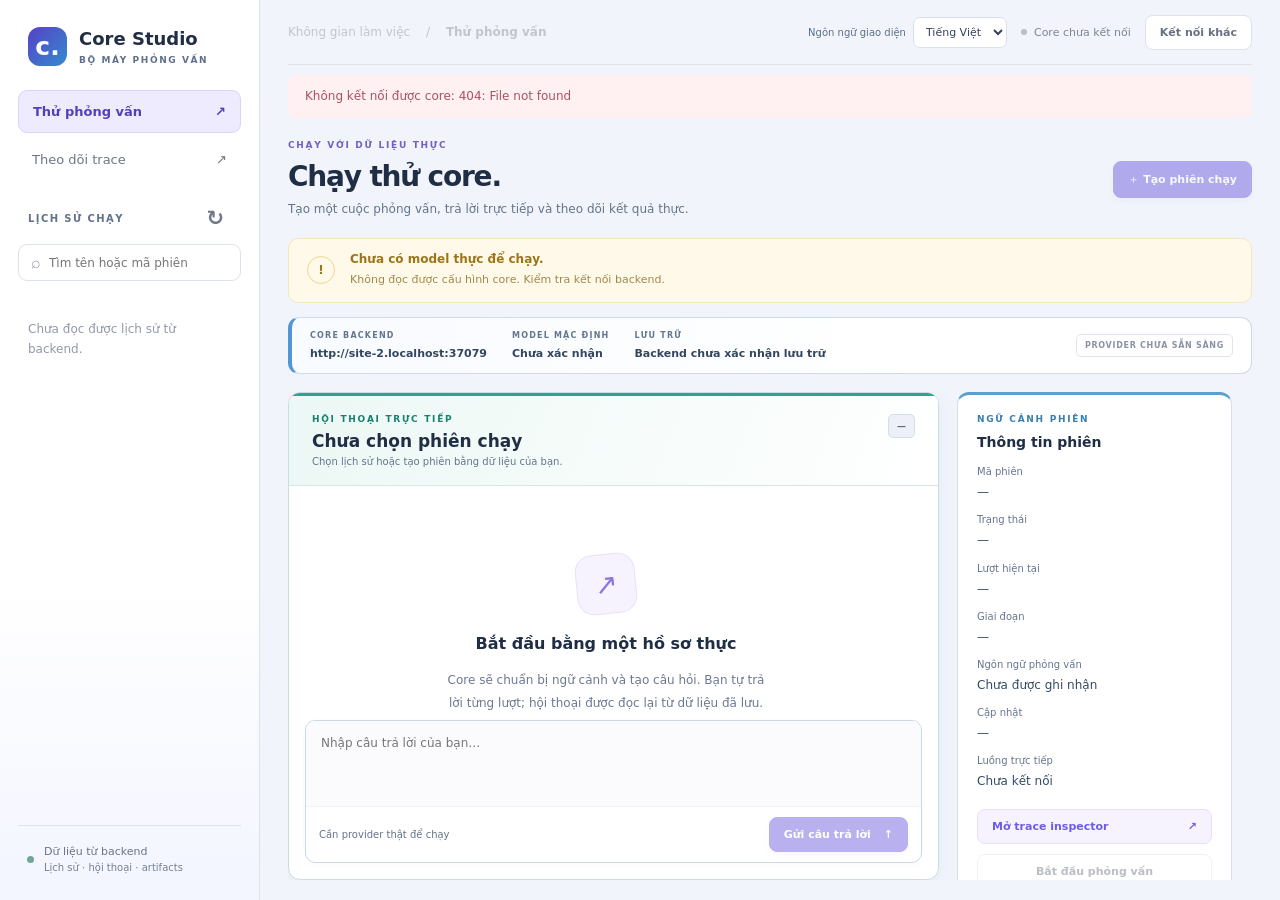
==== FE-test/index.html @ 7ddaf454 "v2" ====
<!doctype html>
<html lang="vi">
<head>
  <meta charset="utf-8">
  <meta name="viewport" content="width=device-width,initial-scale=1">
  <meta name="color-scheme" content="light">
  <title>Core Studio · Test</title>
  <link rel="stylesheet" href="styles.css?v=20261013-ux2">
  <script defer src="i18n.js?v=20261013-ux2"></script>
  <script defer src="app.js?v=20261013-ux2"></script>
</head>
<body>
  <div class="studio">
    <aside class="sidebar">
      <a class="brand" href="/test/"><span class="brand-symbol"><span data-i18n="c.">c.</span></span><span><span data-i18n="Core Studio">Core Studio</span><small><span data-i18n="BỘ MÁY PHỎNG VẤN">BỘ MÁY PHỎNG VẤN</span></small></span></a>
      <nav class="workspace-nav" aria-label="Ứng dụng"><a class="active" href="/test/"><span data-i18n="Thử phỏng vấn">Thử phỏng vấn</span> <span>↗</span></a><a href="/inspect/"><span data-i18n="Theo dõi trace">Theo dõi trace</span> <span>↗</span></a></nav>
      <div class="history-heading"><span><span data-i18n="LỊCH SỬ CHẠY">LỊCH SỬ CHẠY</span></span><button id="refresh-runs" class="icon-button" title="Tải lại lịch sử" aria-label="Tải lại lịch sử">↻</button></div>
      <label class="search"><span>⌕</span><input id="search-runs" type="search" placeholder="Tìm tên hoặc mã phiên" aria-label="Tìm phiên chạy"></label>
      <div id="run-list" class="run-list" aria-label="Các phiên đã lưu"><p class="sidebar-empty"><span data-i18n="Đang kết nối core…">Đang kết nối core…</span></p></div>
      <button id="more-runs" class="button subtle" hidden><span data-i18n="Tải thêm phiên đã lưu">Tải thêm phiên đã lưu</span></button>
      <div class="sidebar-footer"><span class="storage-dot"></span><div><span data-i18n="Dữ liệu từ backend">Dữ liệu từ backend</span><small><span data-i18n="Lịch sử · hội thoại · artifacts">Lịch sử · hội thoại · artifacts</span></small></div></div>
    </aside>
    <main class="main">
      <header class="topbar"><div class="breadcrumbs"><span data-i18n="Không gian làm việc">Không gian làm việc</span> <span>/</span> <strong><span data-i18n="Thử phỏng vấn">Thử phỏng vấn</span></strong></div><div class="topbar-actions"><label class="locale-control"><span><span data-i18n="Ngôn ngữ giao diện">Ngôn ngữ giao diện</span></span><select id="interface-locale" aria-label="Ngôn ngữ giao diện"><option value="vi" data-i18n="Tiếng Việt">Tiếng Việt</option><option value="en" data-i18n="Tiếng Anh">English</option></select></label><span id="connection-state" class="connection-chip"><span data-i18n="Đang kết nối">Đang kết nối</span></span><button id="settings-button" class="button subtle"><span data-i18n="Kết nối khác">Kết nối khác</span></button></div></header>
      <div id="notice" class="notice" role="status" hidden></div>
      <div class="page-heading"><div><p class="eyebrow"><span data-i18n="CHẠY VỚI DỮ LIỆU THỰC">CHẠY VỚI DỮ LIỆU THỰC</span></p><h1><span data-i18n="Chạy thử core.">Chạy thử core.</span></h1><p><span data-i18n="Tạo một cuộc phỏng vấn, trả lời trực tiếp và theo dõi kết quả thực.">Tạo một cuộc phỏng vấn, trả lời trực tiếp và theo dõi kết quả thực.</span></p></div><button id="new-session" class="button primary"><span data-i18n="＋ Tạo phiên chạy">＋ Tạo phiên chạy</span></button></div>
      <section id="provider-warning" class="provider-warning" hidden><span>!</span><div><strong><span data-i18n="Chưa có model thực để chạy.">Chưa có model thực để chạy.</span></strong><p id="provider-warning-detail"><span data-i18n="Cấu hình provider thật trong core trước khi tạo phiên.">Cấu hình provider thật trong core trước khi tạo phiên.</span></p></div></section>
      <section class="runtime-strip" aria-label="Kết nối runtime"><div><span class="strip-label"><span data-i18n="CORE BACKEND">CORE BACKEND</span></span><strong id="backend-label">—</strong></div><div><span class="strip-label"><span data-i18n="MODEL MẶC ĐỊNH">MODEL MẶC ĐỊNH</span></span><strong id="model-label">—</strong></div><div><span class="strip-label"><span data-i18n="LƯU TRỮ">LƯU TRỮ</span></span><strong id="storage-label"><span data-i18n="Đang xác nhận…">Đang xác nhận…</span></strong></div><span class="real-tag" id="provider-tag"><span data-i18n="CHỜ CẤU HÌNH">CHỜ CẤU HÌNH</span></span></section>
      <div class="session-layout">
        <section class="conversation-card">
          <div class="card-heading"><div><span class="section-kicker"><span data-i18n="HỘI THOẠI TRỰC TIẾP">HỘI THOẠI TRỰC TIẾP</span></span><h2 id="session-title"><span data-i18n="Chưa chọn phiên chạy">Chưa chọn phiên chạy</span></h2><p id="session-subtitle"><span data-i18n="Chọn lịch sử hoặc tạo phiên bằng dữ liệu của bạn.">Chọn lịch sử hoặc tạo phiên bằng dữ liệu của bạn.</span></p></div><span id="session-status" class="status-badge">—</span></div>
          <div id="conversation" class="conversation" aria-live="polite" aria-relevant="additions text"><div class="empty-conversation"><div class="empty-symbol">↗</div><h3><span data-i18n="Bắt đầu bằng một hồ sơ thực">Bắt đầu bằng một hồ sơ thực</span></h3><p><span data-i18n="Core sẽ chuẩn bị ngữ cảnh và tạo câu hỏi. Bạn tự trả lời từng lượt; hội thoại được đọc lại từ dữ liệu đã lưu.">Core sẽ chuẩn bị ngữ cảnh và tạo câu hỏi. Bạn tự trả lời từng lượt; hội thoại được đọc lại từ dữ liệu đã lưu.</span></p><button id="empty-create" class="button primary"><span data-i18n="Tạo phiên đầu tiên">Tạo phiên đầu tiên</span></button></div></div>
          <div id="pending-panel" class="pending-panel" hidden><span id="pending-text"></span><button id="retry-answer" class="button small"><span data-i18n="Gửi lại cùng message ID">Gửi lại cùng message ID</span></button></div>
          <form id="answer-form" class="answer-form"><label class="sr-only" for="answer"><span data-i18n="Câu trả lời của bạn">Câu trả lời của bạn</span></label><textarea id="answer" rows="3" placeholder="Nhập câu trả lời của bạn…" disabled></textarea><div class="composer-footer"><span id="answer-hint"><span data-i18n="Chưa có phiên phỏng vấn đang hoạt động">Chưa có phiên phỏng vấn đang hoạt động</span></span><button id="send-answer" class="button primary" type="submit" disabled><span data-i18n="Gửi câu trả lời">Gửi câu trả lời</span> <span>↑</span></button></div></form>
        </section>
        <aside class="session-details">
          <section class="details-card"><span class="section-kicker"><span data-i18n="NGỮ CẢNH PHIÊN">NGỮ CẢNH PHIÊN</span></span><h2><span data-i18n="Thông tin phiên">Thông tin phiên</span></h2><dl id="session-info"><div><dt><span data-i18n="Mã phiên">Mã phiên</span></dt><dd>—</dd></div><div><dt><span data-i18n="Trạng thái">Trạng thái</span></dt><dd>—</dd></div><div><dt><span data-i18n="Lượt hiện tại">Lượt hiện tại</span></dt><dd>—</dd></div><div><dt><span data-i18n="Giai đoạn">Giai đoạn</span></dt><dd>—</dd></div></dl><a id="inspect-run" class="button inspect-button" href="/inspect/"><span data-i18n="Mở trace inspector">Mở trace inspector</span> <span>↗</span></a><button id="start-session" class="button subtle full" disabled><span data-i18n="Bắt đầu phỏng vấn">Bắt đầu phỏng vấn</span></button><button id="cancel-session" class="button danger full" disabled><span data-i18n="Dừng phiên chạy">Dừng phiên chạy</span></button></section>
          <section id="plan-card" class="details-card" hidden><span class="section-kicker"><span data-i18n="KẾ HOẠCH PHỎNG VẤN">KẾ HOẠCH PHỎNG VẤN</span></span><h2><span data-i18n="Xem lại kế hoạch">Xem lại kế hoạch</span></h2><div id="plan-info" class="profile-info"></div><p id="plan-limitations" class="muted"></p><label><span data-i18n="Đổi cấp độ">Đổi cấp độ</span><select id="plan-seniority"><option value="" data-i18n="Giữ suy luận">Giữ suy luận</option><option value="intern">Intern</option><option value="fresher">Fresher</option><option value="junior">Junior</option><option value="mid">Middle</option><option value="senior">Senior</option></select></label><label><span data-i18n="Đổi vòng">Đổi vòng</span><select id="plan-round"><option value="" data-i18n="Giữ suy luận">Giữ suy luận</option><option value="hr">HR</option><option value="technical" data-i18n="Kỹ thuật">Kỹ thuật</option><option value="hiring_manager" data-i18n="Quản lý tuyển dụng">Quản lý tuyển dụng</option><option value="combined" data-i18n="Tổng hợp">Tổng hợp</option></select></label><label><span data-i18n="Đổi thời lượng">Đổi thời lượng (phút)</span><input id="plan-duration" type="number" min="10" max="120" step="1"><small id="plan-duration-hint" class="muted"></small></label><button id="save-plan" class="button subtle full" type="button"><span data-i18n="Lưu kế hoạch">Lưu lựa chọn</span></button></section>
          <section class="details-card source-card"><span class="section-kicker"><span data-i18n="DỮ LIỆU GỐC">DỮ LIỆU GỐC</span></span><h2><span data-i18n="Hồ sơ đã gửi">Hồ sơ đã gửi</span></h2><div id="profile-info" class="profile-info"><span data-i18n="Chưa có hồ sơ được lưu.">Chưa có hồ sơ được lưu.</span></div><button id="edit-profile" class="button subtle full" type="button" disabled><span data-i18n="Sửa hồ sơ trích xuất">Sửa hồ sơ đã trích xuất</span></button></section>
          <section class="details-card"><span class="section-kicker"><span data-i18n="KẾT QUẢ CUỐI">KẾT QUẢ CUỐI</span></span><h2><span data-i18n="Kết quả phỏng vấn">Kết quả phỏng vấn</span></h2><p id="report-hint" class="muted"><span data-i18n="Báo cáo xuất hiện khi core hoàn tất đánh giá.">Báo cáo xuất hiện khi core hoàn tất đánh giá.</span></p><button id="show-report" class="button subtle full" disabled><span data-i18n="Xem báo cáo đã lưu">Xem báo cáo đã lưu</span></button></section>
        </aside>
      </div>
    </main>
  </div>
  <dialog id="create-dialog" class="create-dialog"><form id="create-form"><div class="dialog-heading"><div><p class="eyebrow"><span data-i18n="PHIÊN CHẠY MỚI">PHIÊN CHẠY MỚI</span></p><h2><span data-i18n="Tạo phiên phỏng vấn">Tạo phiên phỏng vấn</span></h2><p><span data-i18n="Những thông tin này được gửi trực tiếp vào core.">Những thông tin này được gửi trực tiếp vào core.</span></p></div><button class="icon-button" type="button" data-close="create-dialog" aria-label="Đóng">×</button></div><div class="form-grid"><label><span data-i18n="Họ tên ứng viên">Họ tên ứng viên</span><input name="candidate_name" required maxlength="120" autocomplete="name"></label><label><span data-i18n="Vị trí phỏng vấn">Vị trí phỏng vấn</span><input name="target_role" required maxlength="160"></label><label><span data-i18n="Công ty mục tiêu">Công ty mục tiêu</span><input name="target_company" required maxlength="160"></label><label><span data-i18n="Số năm kinh nghiệm">Số năm kinh nghiệm</span><input name="experience_years" type="number" min="0" max="80" step="0.5" required></label><label class="wide language-field"><span data-i18n="Ngôn ngữ phỏng vấn">Ngôn ngữ phỏng vấn</span><select name="interview_language" id="interview-language"><option value="vi" data-i18n="Tiếng Việt">Tiếng Việt</option><option value="en" data-i18n="Tiếng Anh">Tiếng Anh</option></select><small><span data-i18n="Ngôn ngữ cuộc phỏng vấn, độc lập với giao diện.">Ngôn ngữ cuộc phỏng vấn, độc lập với giao diện.</span></small></label><label><span data-i18n="Cấp độ mục tiêu">Cấp độ mục tiêu</span><select name="seniority"><option value="" data-i18n="Tự suy ra từ hồ sơ và JD">Tự suy ra từ hồ sơ và JD</option><option value="intern">Intern</option><option value="fresher">Fresher</option><option value="junior">Junior</option><option value="mid">Middle</option><option value="senior">Senior</option></select></label><label><span data-i18n="Vòng phỏng vấn">Vòng phỏng vấn</span><select name="interview_round"><option value="" data-i18n="Tự suy ra từ nguồn phù hợp">Tự suy ra từ nguồn phù hợp</option><option value="hr">HR</option><option value="technical" data-i18n="Kỹ thuật">Kỹ thuật</option><option value="hiring_manager" data-i18n="Quản lý tuyển dụng">Quản lý tuyển dụng</option><option value="combined" data-i18n="Tổng hợp">Tổng hợp</option></select></label><label><span data-i18n="Thời lượng phút">Thời lượng (phút)</span><input name="duration_minutes" type="number" min="10" max="120" step="1" placeholder="40"><small><span data-i18n="Để trống để suy ra từ nguồn; dự phòng 30–45 phút.">Để trống để suy ra từ nguồn; dự phòng 30–45 phút.</span></small></label><label class="wide"><span data-i18n="Kỹ năng">Kỹ năng</span> <small><span data-i18n="Phân cách bằng dấu phẩy">Phân cách bằng dấu phẩy</span></small><input name="skills"></label><label class="wide"><span data-i18n="Tải CV (PDF, DOCX, TXT)">Tải CV (PDF, DOCX, TXT)</span><input name="cv_file" type="file" accept=".pdf,.docx,.txt,application/pdf,application/vnd.openxmlformats-officedocument.wordprocessingml.document,text/plain"><small><span data-i18n="Giới hạn mỗi tệp 12 MB; PDF scan cần OCR.">Tối đa 12 MB; PDF scan cần OCR.</span></small></label><label class="wide"><span data-i18n="Nội dung CV">Hoặc dán nội dung CV</span><textarea name="cv_text" rows="4"></textarea></label><label class="wide"><span data-i18n="Tải mô tả công việc">Tải mô tả công việc</span><input name="job_description_file" type="file" accept=".pdf,.docx,.txt,application/pdf,application/vnd.openxmlformats-officedocument.wordprocessingml.document,text/plain"></label><label class="wide"><span data-i18n="Mô tả công việc">Hoặc dán nội dung mô tả công việc</span><textarea name="job_description" rows="4"></textarea></label><label class="wide"><span data-i18n="Yêu cầu phỏng vấn">Yêu cầu phỏng vấn</span> <small><span data-i18n="Không bắt buộc">Không bắt buộc</span></small><textarea name="interview_format" rows="2"></textarea></label></div><div class="dialog-footer"><span><span data-i18n="Core sẽ chuẩn bị kế hoạch. Hãy xem lại hồ sơ trích xuất và nguồn trước khi bắt đầu.">Core sẽ chuẩn bị kế hoạch. Hãy xem lại hồ sơ trích xuất và nguồn trước khi bắt đầu.</span></span><button id="create-submit" type="submit" class="button primary"><span data-i18n="Tạo và xem kế hoạch">Tạo phiên và xem kế hoạch</span> <span>↗</span></button></div></form></dialog>
  <dialog id="profile-dialog"><form id="profile-form"><div class="dialog-heading"><div><p class="eyebrow"><span data-i18n="HỒ SƠ ĐÃ TRÍCH XUẤT">HỒ SƠ ĐÃ TRÍCH XUẤT</span></p><h2><span data-i18n="Sửa hồ sơ">Sửa hồ sơ</span></h2><p><span data-i18n="Kiểm tra và sửa các trường JSON trước khi core tạo câu hỏi.">Kiểm tra và sửa các trường JSON trước khi core tạo câu hỏi.</span></p></div><button class="icon-button" type="button" data-close="profile-dialog" aria-label="Đóng">×</button></div><label><span data-i18n="Hồ sơ JSON">Hồ sơ JSON</span><textarea id="profile-json" rows="20" spellcheck="false"></textarea></label><div class="dialog-footer"><span><span data-i18n="Bản gốc CV vẫn được lưu riêng; nội dung này là phần đã ứng viên kiểm tra.">Bản gốc CV vẫn được lưu riêng; nội dung này là phần đã ứng viên kiểm tra.</span></span><button id="save-profile" type="submit" class="button primary"><span data-i18n="Lưu hồ sơ đã sửa">Lưu hồ sơ đã sửa</span></button></div></form></dialog><dialog id="settings-dialog"><form id="settings-form"><div class="dialog-heading"><div><h2><span data-i18n="Kết nối backend khác">Kết nối backend khác</span></h2><p><span data-i18n="Core hiện tại được kết nối tự động.">Core hiện tại được kết nối tự động.</span></p></div><button type="button" class="icon-button" data-close="settings-dialog" aria-label="Đóng">×</button></div><label><span data-i18n="URL của API">URL của API</span><input id="backend-url" type="url" placeholder="Để trống để dùng core hiện tại"></label><label><span data-i18n="Token dịch vụ">Token dịch vụ</span><input id="backend-token" type="password" autocomplete="off" placeholder="Dùng token phát triển tự động nếu để trống"></label><div class="dialog-footer"><span><span data-i18n="Token chỉ lưu trong tab trình duyệt.">Token chỉ lưu trong tab trình duyệt.</span></span><button class="button primary" type="submit"><span data-i18n="Áp dụng kết nối">Áp dụng kết nối</span></button></div></form></dialog>
  <dialog id="report-dialog" class="report-dialog"><div class="dialog-heading"><div><span class="section-kicker"><span data-i18n="BÁO CÁO ĐÃ LƯU">BÁO CÁO ĐÃ LƯU</span></span><h2><span data-i18n="Báo cáo từ core">Báo cáo từ core</span></h2></div><button type="button" class="icon-button" data-close="report-dialog" aria-label="Đóng">×</button></div><div class="report-toolbar" role="group" aria-label="Báo cáo từ core"><button id="report-rendered" class="button small active" aria-pressed="true"><span data-i18n="Bản trình bày">Bản trình bày</span></button><button id="report-source" class="button small" aria-pressed="false"><span data-i18n="Nội dung gốc">Nội dung gốc</span></button><button id="report-copy" class="button small"><span data-i18n="Sao chép">Sao chép</span></button></div><div id="report-content" class="document-view"></div><pre id="report-raw" class="source-view" hidden></pre></dialog>
</body>
</html>
---- FE-test/styles.css ----
@charset "UTF-8";
:root{font-family:Inter,"Segoe UI",system-ui,sans-serif;color:#202333;background:#f6f7fb;font-synthesis:none;--ink:#202333;--muted:#778092;--line:#e8eaf1;--purple:#6d5ce7;--teal:#157d6f}*{box-sizing:border-box}body{margin:0}button,input,textarea{font:inherit}button,a,input,textarea{outline-offset:4px}button{cursor:pointer}button:disabled{cursor:not-allowed;opacity:.45}a{color:inherit;text-decoration:none}[hidden]{display:none!important}.studio{display:grid;grid-template-columns:260px 1fr;min-height:100vh}.sidebar{background:#fff;border-right:1px solid var(--line);padding:27px 18px;display:flex;flex-direction:column;position:sticky;top:0;height:100vh}.brand{display:flex;align-items:center;gap:12px;font-weight:750;font-size:18px;padding:0 10px}.brand-symbol{display:grid;place-items:center;color:white;background:var(--ink);width:39px;height:39px;border-radius:12px;font-size:25px;font-weight:800}.brand small{display:block;font-size:9px;letter-spacing:1.6px;color:#8b91a1;margin-top:6px}.workspace-nav{display:grid;gap:6px;margin:32px 0}.workspace-nav a{display:flex;justify-content:space-between;padding:13px 14px;color:#6e7687;font-size:13px;border-radius:9px}.workspace-nav a.active{background:#f0edff;color:#6650d7;font-weight:650}.history-heading{display:flex;align-items:center;justify-content:space-between;font-size:10px;font-weight:700;letter-spacing:1.4px;color:#8e94a3;margin:0 10px 12px}.icon-button{border:0;background:transparent;color:#71778c;font-size:21px;padding:2px 7px}.search{display:flex;align-items:center;border:1px solid var(--line);border-radius:9px;gap:8px;padding:8px 12px;color:#989eb0}.search input{width:100%;border:0;background:transparent;outline:none;font-size:12px;padding:2px 0}.run-list{overflow:auto;flex:1;margin-top:16px}.run-item{display:block;width:100%;text-align:left;background:transparent;border:1px solid transparent;border-radius:10px;padding:13px 12px;margin-bottom:6px}.run-item.selected{border-color:#ddd6ff;background:#f7f5ff}.run-item:hover{background:#f7f7fb}.run-item strong{font-size:13px;display:block;white-space:nowrap;overflow:hidden;text-overflow:ellipsis}.run-item small{color:#8b91a2;font-size:10px;display:block;margin:6px 0;word-break:break-all}.run-meta{display:flex;align-items:center;justify-content:space-between;gap:5px;font-size:10px;color:#8b91a2}.run-meta .status-badge{font-size:8px;padding:4px 5px}.sidebar-empty{font-size:12px;line-height:1.7;color:#9298a8;padding:10px}.sidebar-footer{display:flex;align-items:center;gap:10px;padding:19px 9px 0;border-top:1px solid var(--line);font-size:11px;color:#697486;margin-top:15px}.sidebar-footer small{display:block;color:#9ca2ae;font-size:10px;margin-top:4px}.storage-dot{width:7px;height:7px;border-radius:50%;background:#73a497}.main{min-width:0;padding:0 34px 32px}.topbar{height:76px;border-bottom:1px solid var(--line);display:flex;align-items:center;justify-content:space-between;font-size:12px}.breadcrumbs{color:#9399a8}.breadcrumbs span{margin:0 14px;color:#c1c5ce}.breadcrumbs strong{color:#4c5365;font-weight:550}.topbar-actions{display:flex;align-items:center;gap:12px}.connection-chip{font-size:11px;display:flex;align-items:center;gap:7px;color:#7b8595}.connection-chip:before{content:"";width:6px;height:6px;background:#b9bec8;border-radius:50%}.connection-chip.connected{color:var(--teal)}.connection-chip.connected:before{background:#4ab699}.page-heading{display:flex;align-items:center;justify-content:space-between;margin:35px 0 25px;gap:15px}.eyebrow,.section-kicker{font-size:9px;letter-spacing:1.7px;font-weight:750;color:#9692b0;margin:0 0 10px}.page-heading h1{font-size:31px;letter-spacing:-1.2px;margin:0 0 9px;font-weight:730}.page-heading p:not(.eyebrow){font-size:12px;color:var(--muted);margin:0;line-height:1.7}.button{border:1px solid var(--line);border-radius:8px;padding:10px 14px;font-size:11px;font-weight:600;background:#fff;display:inline-flex;align-items:center;justify-content:center;gap:13px;white-space:nowrap}.button.primary{background:var(--purple);border-color:var(--purple);color:white;box-shadow:0 3px 7px #6d5ce718}.button.primary:hover:not(:disabled){background:#5d4bd9}.button.subtle{background:white;color:#697082}.button.danger{color:#b35863;border-color:#f1dce0;background:#fffafb}.button.small{padding:6px 8px;font-size:10px}.button.full{width:100%;margin-top:10px}.runtime-strip{display:flex;align-items:center;gap:32px;border:1px solid var(--line);border-radius:11px;padding:17px 20px;background:#fff;margin-bottom:23px}.runtime-strip>div{min-width:0}.strip-label{display:block;font-size:8px;letter-spacing:1.2px;font-weight:700;color:#99a0ae;margin-bottom:7px}.runtime-strip strong{display:block;font-weight:550;font-size:11px;max-width:290px;overflow:hidden;text-overflow:ellipsis;white-space:nowrap}.real-tag{margin-left:auto;border:1px solid #e1e4ec;color:#8993a3;border-radius:5px;padding:6px 8px;font-size:8px;font-weight:700;letter-spacing:.7px}.real-tag.available{background:#f0faf6;color:#168266;border-color:#d0eadd}.session-layout{display:grid;grid-template-columns:minmax(0,1fr) 280px;gap:22px;align-items:start}.conversation-card,.details-card{background:#fff;border:1px solid var(--line);border-radius:12px;overflow:hidden}.card-heading{display:flex;justify-content:space-between;gap:12px;padding:23px 26px;border-bottom:1px solid var(--line)}.card-heading h2{font-size:17px;font-weight:650;margin:9px 0 7px}.card-heading p{font-size:10px;margin:0;color:#949baa;word-break:break-all}.section-kicker{display:block;margin:0;color:#9aa1b2}.status-badge{display:inline-block;align-self:start;border:1px solid #e7e8ee;background:#f7f8fb;color:#8991a0;padding:6px 8px;border-radius:5px;font-size:9px;font-weight:650;white-space:nowrap}.status-badge.active{background:#edf9f5;color:#198a6b;border-color:#d9eee5}.status-badge.error{background:#fff0f1;color:#bd5865;border-color:#f5dce0}.status-badge.ready{background:#f2eeff;color:#7a61ce;border-color:#e4dcfc}.conversation{padding:25px;min-height:410px;max-height:calc(100vh - 400px);overflow:auto}.empty-conversation{text-align:center;max-width:320px;margin:60px auto}.empty-symbol{display:grid;place-items:center;margin:0 auto 20px;width:60px;height:60px;font-size:28px;border:1px solid #e7e0ff;border-radius:17px;color:#8a77e4;background:#f6f3ff;transform:rotate(-6deg)}.empty-conversation h3{font-size:16px;font-weight:600}.empty-conversation p{font-size:12px;color:#9299a8;line-height:1.9;margin-bottom:22px}.message{display:flex;gap:12px;margin:0 0 25px}.avatar{width:30px;height:30px;flex:0 0 30px;display:grid;place-items:center;background:#f0ecff;border:1px solid #e7dffd;border-radius:9px;color:#7f68d6;font-size:11px;font-weight:700}.message.candidate .avatar{background:#f0f5f7;border-color:#e3edf1;color:#638194}.message-body{min-width:0;flex:1}.message-header{display:flex;align-items:center;gap:12px;margin:2px 0 10px;font-size:11px;font-weight:650}.message-header small{color:#a0a6b3;font-size:9px;font-weight:400}.message-content{font-size:13px;line-height:1.85;white-space:pre-wrap;overflow-wrap:anywhere;color:#4f586c}.message.candidate .message-content{background:#f6f8fb;border:1px solid #edf0f5;padding:13px 16px;border-radius:0 10px 10px 10px}.message.live .message-content:after{content:"";display:inline-block;width:5px;height:13px;background:#ab99ed;margin-left:5px;animation:blink 1s infinite}.answer-form{margin:0 20px 19px;border:1px solid #e5e5ef;border-radius:10px;background:#fff;overflow:hidden}.answer-form textarea{display:block;width:100%;border:0;resize:vertical;min-height:80px;padding:15px 16px;font-size:12px;line-height:1.7;background:transparent;outline:none}.answer-form textarea:disabled{background:#fbfbfd}.composer-footer{display:flex;align-items:center;justify-content:space-between;gap:10px;padding:10px 13px;border-top:1px solid #f2f2f6}.composer-footer>span{font-size:9px;color:#a0a5b3;line-height:1.5}.details-card{padding:22px;margin-bottom:18px}.details-card h2{font-size:14px;font-weight:650;margin:10px 0 21px}.details-card dl{margin:0}.details-card dl>div{margin-bottom:16px}.details-card dt{font-size:9px;color:#929bac;margin-bottom:6px}.details-card dd{font-size:11px;color:#546074;margin:0;overflow-wrap:anywhere;line-height:1.6}.inspect-button{margin-top:5px;width:100%;color:#6d5ce7;background:#f6f3ff;border-color:#e7e0fc;justify-content:space-between}.profile-info{font-size:11px;line-height:1.8;color:#6f788b}.profile-info strong{display:block;color:#4b556a;font-weight:550}.profile-info p{margin:0 0 12px}.muted{font-size:11px;line-height:1.7;color:#8c95a6}.notice{padding:12px 17px;font-size:12px;margin-top:15px;border-radius:8px;background:#edf6fd;color:#49769a;line-height:1.6}.notice.error{background:#fff0f1;color:#aa535f}.provider-warning{padding:18px 21px;display:flex;align-items:center;gap:15px;background:#fff9e9;border:1px solid #f3e5be;border-radius:10px;margin-bottom:20px;color:#9c7519;font-size:12px}.provider-warning>span{display:grid;place-items:center;width:28px;height:28px;flex-shrink:0;border:1px solid #edd791;border-radius:50%;font-weight:750}.provider-warning p{font-size:11px;margin:5px 0 0;line-height:1.7;color:#a0884b}.pending-panel{background:#fff8e9;margin:0 20px 12px;padding:11px;border:1px solid #f2e5c5;border-radius:8px;display:flex;justify-content:space-between;gap:10px;align-items:center;font-size:10px;line-height:1.6;color:#9a7d3b}dialog{border:1px solid var(--line);border-radius:16px;box-shadow:0 25px 90px #27204425;width:min(95vw,560px);padding:25px;color:var(--ink);max-height:92vh;overflow:auto}dialog::backdrop{background:#24233460;backdrop-filter:blur(3px)}.create-dialog{width:min(95vw,760px)}.dialog-heading{display:flex;align-items:start;justify-content:space-between;margin-bottom:24px;gap:14px}.dialog-heading h2{font-size:23px;letter-spacing:-.5px;margin:0 0 8px}.dialog-heading p:not(.eyebrow){font-size:11px;color:#8e96a6;margin:0;line-height:1.7}.form-grid{display:grid;grid-template-columns:1fr 1fr;gap:18px}.form-grid .wide{grid-column:1/-1}dialog label{display:block;font-size:11px;font-weight:600;margin-bottom:15px;color:#626a7b}dialog label small{font-size:9px;font-weight:400;color:#a1a6b3;margin-left:8px}dialog input,dialog textarea{display:block;width:100%;border:1px solid #e1e4ed;border-radius:8px;margin-top:9px;padding:11px 12px;background:#fcfcfe;resize:vertical;font-size:12px;color:#4f586b}dialog input:focus,dialog textarea:focus{outline:2px solid #c7bafb;outline-offset:1px}.form-grid label{margin:0}.dialog-footer{display:flex;justify-content:space-between;align-items:center;border-top:1px solid var(--line);padding-top:20px;margin-top:23px;gap:15px}.dialog-footer>span{font-size:10px;line-height:1.7;color:#939bab;max-width:300px}.report-dialog{width:min(95vw,960px)}.report-dialog pre{white-space:pre-wrap;overflow-wrap:anywhere;font:12px/1.8 "Segoe UI",sans-serif;color:#536076}.sr-only{position:absolute;width:1px;height:1px;padding:0;margin:-1px;overflow:hidden;clip:rect(0,0,0,0);white-space:nowrap;border:0}@keyframes blink{50%{opacity:0}}@media(min-width:1600px){.main{padding-left:55px;padding-right:55px}.session-layout{grid-template-columns:minmax(0,1fr) 330px}.conversation{min-height:540px}}@media(max-width:1100px){.studio{grid-template-columns:215px 1fr}.main{padding:0 22px 24px}.session-layout{grid-template-columns:minmax(0,1fr)}.session-details{display:grid;grid-template-columns:1fr 1fr;gap:16px}.session-details .details-card:first-child{grid-row:span 2}.details-card{margin:0}.runtime-strip{gap:17px}.real-tag{display:none}.conversation{max-height:540px}.topbar-actions .button{padding:8px}}@media(max-width:720px){.studio{display:block}.sidebar{height:auto;position:static;padding:18px;border-right:0;border-bottom:1px solid var(--line)}.brand{font-size:16px}.brand small{font-size:8px}.workspace-nav{display:flex;margin:18px 0 0}.workspace-nav a{flex:1;gap:10px}.history-heading,.search,.sidebar-footer{display:none}.run-list{display:flex;overflow:auto;gap:8px;max-height:110px;margin-top:15px}.run-item{flex:0 0 190px}.main{padding:0 16px 24px}.topbar{height:62px}.breadcrumbs{display:none}.topbar-actions{width:100%;justify-content:space-between}.page-heading{margin:24px 0 20px;align-items:start}.page-heading h1{font-size:26px}.page-heading p:not(.eyebrow){font-size:11px}.page-heading>.button{padding:10px;margin-top:10px}.runtime-strip{gap:14px;padding:14px;flex-wrap:wrap}.runtime-strip strong{font-size:10px;max-width:190px}.session-layout{gap:16px}.card-heading{padding:19px}.conversation{padding:19px;min-height:340px;max-height:520px}.session-details{display:block}.details-card{margin-bottom:15px}.answer-form{margin:0 12px 12px}.composer-footer>span{max-width:160px}.composer-footer .button{padding:9px;font-size:10px}.form-grid{grid-template-columns:1fr}.form-grid .wide{grid-column:auto}.dialog-footer{align-items:end}.dialog-footer>span{font-size:9px}.pending-panel{flex-direction:column;align-items:start}.message-header{flex-wrap:wrap;gap:5px}.page-heading .eyebrow{font-size:8px}}

/* Bounded desktop workspace: each data pane owns its scrolling. */
:root{--muted:#616e82;--line:#dce3ed;--purple:#6350db;--teal:#087a68;background:#f1f5fb;color:#202e45}
html,body{height:100%;overflow:hidden}button,input,textarea,select{font:inherit}select{outline-offset:4px}.studio{height:100dvh;min-height:0}.sidebar{height:100dvh;min-height:0;overflow:hidden;background:linear-gradient(180deg,#fff 65%,#f3f5ff)}.brand-symbol{background:linear-gradient(135deg,#5741c6,#338bce)}.brand small{color:#61708a}.workspace-nav{margin:24px 0}.workspace-nav a.active{border:1px solid #dcd2ff;background:#efebff;color:#5340b6}.history-heading{color:#62728a}.run-list{min-height:0;overscroll-behavior:contain;scrollbar-gutter:stable}.run-item.selected{border-color:#c6b8f4;box-shadow:inset 3px 0 #7960dc;background:#f0ecff}.run-item small,.run-meta{color:#68758a}.sidebar-footer small{color:#748095}.main{display:flex;flex-direction:column;min-height:0;height:100dvh;padding:0 28px 20px;overflow:hidden}.topbar{flex:0 0 65px;height:auto;gap:15px}.topbar-actions{gap:14px;min-width:0}.breadcrumbs{white-space:nowrap}.breadcrumbs span{margin:0}.breadcrumbs>span:not([data-i18n]){margin:0 12px}.locale-control{display:flex;align-items:center;gap:7px;font-size:10px;color:#5b6e88}.locale-control select{max-width:118px;border:1px solid #d9e0ed;border-radius:7px;padding:7px 8px;background:#fff;color:#35425b;font-size:11px}.page-heading{flex:0 0 auto;margin:22px 0 18px}.page-heading h1{font-size:28px;margin-bottom:6px}.page-heading p:not(.eyebrow){color:#64748a}.eyebrow{color:#7360c2}.runtime-strip{flex:0 0 auto;margin-bottom:18px;padding:13px 18px;border-color:#ccdcec;background:linear-gradient(100deg,#f8fbff,#fff 65%);border-left:4px solid #5297d5;gap:25px}.strip-label{color:#63768f}.runtime-strip strong{color:#324660}.real-tag.available{background:#e4f7ef;color:#07664e;border-color:#abdcc9}.notice{flex:0 0 auto;margin-top:10px;max-height:75px;overflow:auto;overscroll-behavior:contain}.provider-warning{flex:0 0 auto;max-height:95px;overflow:auto;margin-bottom:14px;padding:13px 18px}.session-layout{flex:1;min-height:0;grid-template-rows:minmax(0,1fr);grid-template-columns:minmax(0,1fr) 295px;gap:18px;align-items:stretch;overflow:hidden}.conversation-card{min-height:0;display:flex;flex-direction:column;border-color:#c7dfe0;box-shadow:0 5px 20px #3d5a7910}.card-heading{flex:0 0 auto;padding:18px 23px;background:linear-gradient(110deg,#ecf8f5,#fff);border-bottom-color:#d5e9e3;border-top:3px solid #30a390}.card-heading .section-kicker{color:#178170}.card-heading h2{margin:7px 0 5px}.card-heading p{color:#60758a}.conversation{flex:1;min-height:0;max-height:none;padding:23px;overflow:auto;overscroll-behavior:contain;scrollbar-gutter:stable}.empty-conversation{margin:clamp(20px,5vh,60px) auto}.empty-conversation p{color:#6c7890}.message{margin-bottom:23px}.message-header small{color:#758198}.message-content{color:#34465c}.message.candidate .avatar{color:#227baf;background:#e8f5fc;border-color:#b8ddee}.message.candidate .message-content{background:#eff7fd;border-color:#d4e6f4}.message:not(.candidate) .avatar{background:#e6f6ef;color:#08745e;border-color:#b5dfd0}.answer-form{flex:0 0 auto;border-color:#cbd9e5;margin:0 16px 16px;box-shadow:0 2px 7px #42648509}.answer-form textarea{resize:none;min-height:65px;max-height:14dvh;padding:12px 15px}.composer-footer>span{color:#65738a;font-size:10px}.pending-panel{flex:0 0 auto;margin:0 16px 10px;max-height:90px;overflow:auto}.session-details{min-height:0;overflow:auto;overscroll-behavior:contain;scrollbar-gutter:stable;padding-right:5px;display:block}.details-card{margin-bottom:15px;padding:19px;border-color:#d7dfeb;border-top:3px solid #9881df}.details-card:first-child{border-top-color:#5b9fce}.details-card.source-card{border-top-color:#4aafa2;background:linear-gradient(145deg,#f2fbf7,#fff 60%)}.details-card:last-child{border-top-color:#ddb458;background:linear-gradient(145deg,#fff9ed,#fff 65%)}.details-card .section-kicker{color:#6f5b9f}.details-card:first-child .section-kicker{color:#377fae}.details-card.source-card .section-kicker{color:#218573}.details-card:last-child .section-kicker{color:#a27722}.details-card h2{margin-bottom:16px}.details-card dt{color:#64748d;font-size:10px}.details-card dd{font-size:12px;color:#344b66}.details-card dl>div{margin-bottom:12px}.profile-info,.muted{color:#62718a}.status-badge{background:#edf1f7;color:#58677f;border-color:#d4ddeb}.status-badge.active{background:#dcf5e8;color:#08754d;border-color:#a5ddbf}.status-badge.ready{background:#eae4ff;color:#6748ad;border-color:#cbbbec}.status-badge.error{background:#ffe9eb;color:#b63148;border-color:#efb8c1}.button.danger{color:#b7334a;border-color:#efc4cd;background:#fff3f5}.button.subtle:hover:not(:disabled){background:#eef4fd;border-color:#b7cbe5}.button:focus-visible,select:focus-visible{outline:3px solid #9682ed;outline-offset:3px}
dialog label{color:#40536c}dialog label small{color:#6c7d92}dialog input,dialog textarea,dialog select{font-size:13px;color:#34465e}dialog select{display:block;width:100%;padding:11px 12px;border:1px solid #d4deeb;background:#f9fbff;border-radius:8px;margin-top:9px}.language-field{padding:15px;background:#f0edff;border:1px solid #d9cef7;border-radius:9px}.language-field small{display:block;margin:9px 0 0!important;line-height:1.7}.dialog-heading p:not(.eyebrow),.dialog-footer>span{color:#6b7a8f}.report-dialog{padding:0;overflow:hidden;max-height:90dvh}.report-dialog>.dialog-heading{padding:23px 27px 0;margin-bottom:20px}.report-toolbar{display:flex;gap:8px;align-items:center;padding:0 27px 17px;border-bottom:1px solid #dce3ed}.report-toolbar .active{background:#eee7ff;color:#5a40b5;border-color:#ccbcf2}.report-toolbar button:last-child{margin-left:auto}.document-view,.source-view{padding:23px 30px;margin:0;max-height:calc(90dvh - 153px);overflow:auto;overscroll-behavior:contain;scrollbar-gutter:stable;font-size:13px;line-height:1.85;color:#33445d}.source-view{font:12px/1.8 Consolas,monospace;white-space:pre;overflow:auto!important;background:#f5f7fb}.markdown-view h1,.markdown-view h2,.markdown-view h3{color:#273b58;line-height:1.45;margin:24px 0 12px}.markdown-view h1{font-size:25px}.markdown-view h2{font-size:20px;padding-bottom:9px;border-bottom:1px solid #dce6f0}.markdown-view h3{font-size:16px}.markdown-view>h1:first-child,.markdown-view>h2:first-child{margin-top:0}.markdown-view p{margin:0 0 15px}.markdown-view a{color:#286ba5;text-decoration:underline}.markdown-view ul,.markdown-view ol{padding-left:24px}.markdown-view li{padding:3px 0}.markdown-view code{font:12px/1.7 Consolas,monospace;background:#eef0f8;color:#6653a0;padding:2px 5px;border-radius:4px}.markdown-view blockquote{margin:14px 0;padding:12px 17px;border-left:4px solid #669dc6;background:#f0f7fd;color:#466d8f}.markdown-view hr{border:0;border-top:1px solid #dce3ed;margin:23px 0}.code-block{margin:17px 0;border:1px solid #d4ddec;border-radius:8px;overflow:hidden;background:#f6f8fc}.code-caption{padding:6px 13px;font:11px/1.6 Consolas,monospace;background:#eaf0f7;color:#536b86;border-bottom:1px solid #d4ddec}.markdown-view .code-block pre{margin:0;padding:14px;white-space:pre;overflow:auto;font:12px/1.8 Consolas,monospace}.markdown-view pre code{background:transparent;padding:0;color:#35435c}.table-scroll{overflow:auto;margin:16px 0;border:1px solid #d4deea;border-radius:8px}.markdown-view table{border-collapse:collapse;min-width:100%;font-size:12px}.markdown-view th,.markdown-view td{padding:10px 13px;border-right:1px solid #dde5ef;border-bottom:1px solid #dde5ef;text-align:left;vertical-align:top}.markdown-view th{background:#edf3fb;color:#35547d}.markdown-view tr:nth-child(even){background:#f8fafd}.json-view{font:12px/1.8 Consolas,monospace}.json-node{min-width:0}.json-node summary{cursor:pointer;color:#596c84;padding:3px 0}.json-children{padding-left:16px;border-left:1px solid #dde4ef;margin-left:4px}.json-entry{display:flex;gap:12px;align-items:baseline;padding:2px 0;min-width:0}.json-entry>.json-node{flex:1}.json-key{color:#7253a6;overflow-wrap:anywhere}.json-value{overflow-wrap:anywhere;white-space:pre-wrap}.json-string{color:#167b5c}.json-number{color:#2d74ae}.json-boolean{color:#b36c21}.json-null,.json-more,.json-count{color:#77889b}.json-bracket{color:#407aa8}
@media(min-width:1600px){.main{padding-left:34px;padding-right:34px}.session-layout{grid-template-columns:minmax(0,1fr) 315px}.conversation{min-height:0}}
@media(min-width:721px) and (max-width:1100px){.studio{grid-template-columns:190px minmax(0,1fr)}.main{padding:0 18px 17px}.session-layout{grid-template-columns:minmax(0,1fr) 230px;gap:13px}.session-details{display:block}.details-card{margin-bottom:12px;padding:15px}.conversation{max-height:none;min-height:0;padding:17px}.card-heading{padding:15px}.breadcrumbs{display:none}.topbar-actions{width:100%;justify-content:space-between}.runtime-strip{gap:13px}.runtime-strip strong{max-width:200px}.locale-control>span{display:none}.page-heading p:not(.eyebrow){max-width:320px}.page-heading h1{font-size:25px}}
@media(min-width:721px) and (max-height:720px){.page-heading{margin:14px 0 12px}.topbar{flex-basis:55px}.page-heading p:not(.eyebrow){display:none}.eyebrow{margin-bottom:7px}.runtime-strip{padding:10px 15px;margin-bottom:12px}.card-heading{padding:12px 18px}.answer-form textarea{min-height:55px}.workspace-nav{margin:17px 0}.sidebar{padding-top:20px;padding-bottom:18px}.sidebar-footer{padding-top:12px}}
@media(max-width:720px){html,body{height:auto;overflow:auto}.studio{height:auto;min-height:100dvh}.sidebar{height:auto;max-height:310px;position:static;padding:15px;overflow:hidden}.workspace-nav{margin:13px 0 0}.run-list{max-height:95px;scrollbar-gutter:auto;flex:none}.run-item{padding:10px}.main{height:auto;overflow:visible;padding:0 14px 20px}.topbar{min-height:65px;flex-basis:auto}.topbar-actions{flex-wrap:wrap;gap:8px;justify-content:space-between}.locale-control>span{display:none}.locale-control select{font-size:11px;padding:7px}.connection-chip{font-size:10px}.page-heading{margin:20px 0 16px}.page-heading h1{font-size:25px}.page-heading>.button{font-size:10px;padding:9px}.runtime-strip{padding:12px;gap:10px 20px;margin-bottom:15px}.runtime-strip strong{max-width:230px}.session-layout{display:flex;flex-direction:column;overflow:visible;gap:15px}.conversation-card{height:72dvh;min-height:420px;max-height:760px}.conversation{min-height:0;max-height:none;padding:18px}.card-heading{padding:15px 18px}.session-details{max-height:62dvh;padding-right:0;overflow:auto}.details-card{padding:18px;margin-bottom:12px}.answer-form{margin:0 12px 12px}.answer-form textarea{min-height:65px;max-height:17dvh}.composer-footer>span{font-size:9px}.composer-footer .button{font-size:10px}.pending-panel{margin:0 12px 10px;flex-direction:column;align-items:start;max-height:100px}.report-dialog>.dialog-heading{padding:20px 18px 0}.report-toolbar{padding:0 18px 14px}.document-view,.source-view{padding:18px}.report-toolbar .button{gap:0;padding:7px 9px}.json-entry{flex-wrap:wrap;gap:3px}.json-children{padding-left:10px}.dialog-footer{flex-wrap:wrap}.dialog-footer>span{max-width:none}}

.report-envelope{margin-top:25px;border:1px solid #d5deec;border-radius:9px;background:#f8faff}.report-envelope>summary{cursor:pointer;padding:13px 16px;font-weight:650;font-size:12px;color:#46638b}.report-envelope>.json-view{padding:12px 16px;border-top:1px solid #d5deec;overflow:auto}.preview-limit{padding:10px 12px;background:#fff5de;border:1px solid #e6d2a0;border-radius:7px;color:#856719;font:11px/1.7 "Segoe UI",sans-serif}

.details-card label{display:block;margin:12px 0;color:#485a73;font-size:10px;font-weight:650}.details-card select,.details-card input{display:block;width:100%;margin-top:7px;padding:9px 10px;border:1px solid #d4deeb;border-radius:7px;background:#f9fbff;color:#34465e;font-size:11px}.details-card input:focus,.details-card select:focus{outline:2px solid #c7bafb;outline-offset:1px}.details-card .plan-sources{padding-left:18px;margin:8px 0 14px;font-size:10px;line-height:1.7;color:#536780}.details-card .plan-sources a{color:#286ba5;text-decoration:underline}.profile-extracted{margin:14px 0}.profile-extracted>strong{display:block;margin-bottom:5px;color:#40536c}.profile-extracted ul{padding-left:18px;margin:5px 0;font-size:10px;line-height:1.65}.profile-extracted li{margin:3px 0}
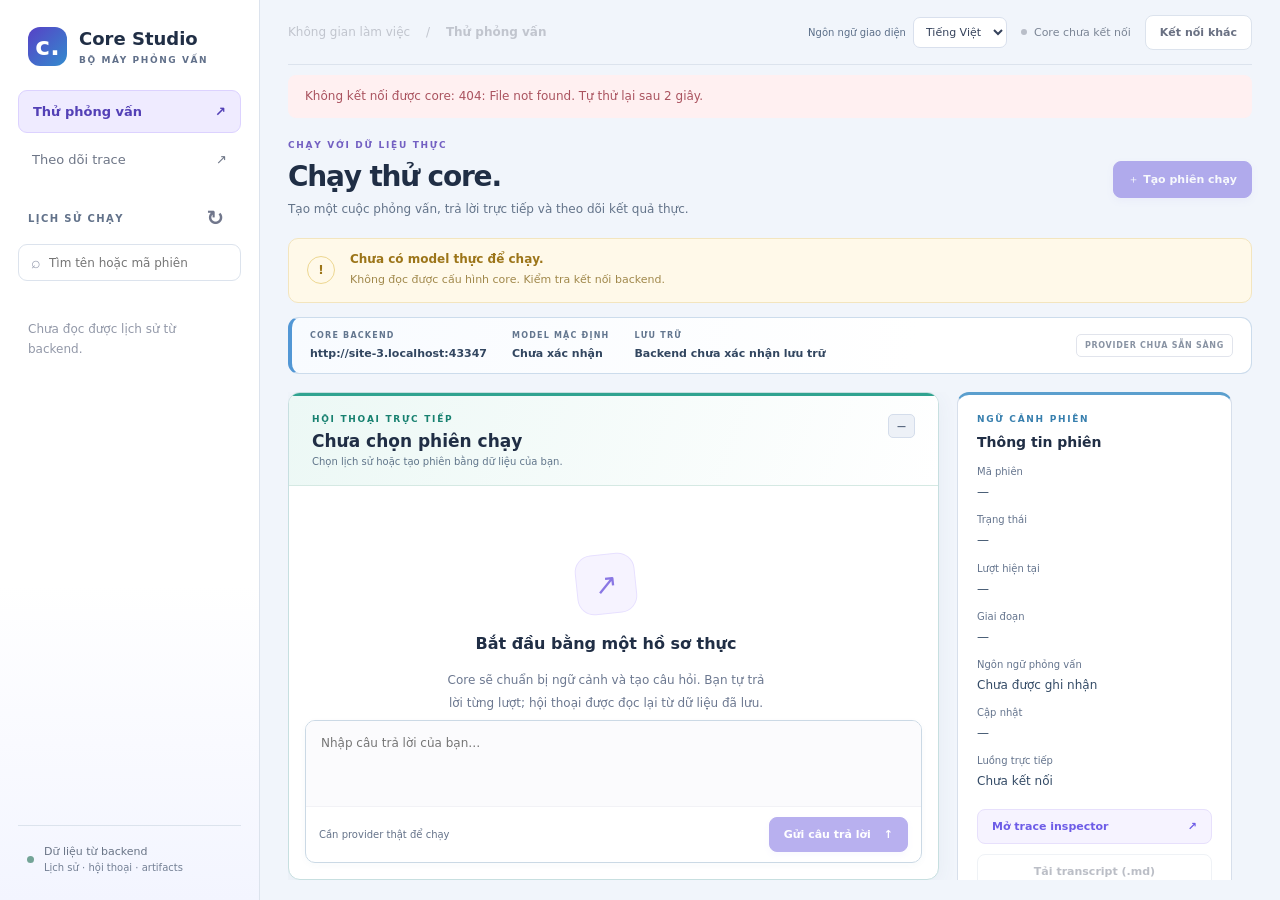
==== commit 4dbabbc5: "Keep candidate evidence reviewable after interviews complete Evidence lineage and durable session/re" ====
--- a/FE-test/index.html
+++ b/FE-test/index.html
@@ -5,9 +5,9 @@
   <meta name="viewport" content="width=device-width,initial-scale=1">
   <meta name="color-scheme" content="light">
   <title>Core Studio · Test</title>
-  <link rel="stylesheet" href="styles.css?v=20261013-ux2">
-  <script defer src="i18n.js?v=20261013-ux2"></script>
-  <script defer src="app.js?v=20261013-ux2"></script>
+  <link rel="stylesheet" href="styles.css?v=20261014-ux3">
+  <script defer src="i18n.js?v=20261014-ux3"></script>
+  <script defer src="app.js?v=20261014-ux3"></script>
 </head>
 <body>
   <div class="studio">
@@ -34,7 +34,7 @@
           <form id="answer-form" class="answer-form"><label class="sr-only" for="answer"><span data-i18n="Câu trả lời của bạn">Câu trả lời của bạn</span></label><textarea id="answer" rows="3" placeholder="Nhập câu trả lời của bạn…" disabled></textarea><div class="composer-footer"><span id="answer-hint"><span data-i18n="Chưa có phiên phỏng vấn đang hoạt động">Chưa có phiên phỏng vấn đang hoạt động</span></span><button id="send-answer" class="button primary" type="submit" disabled><span data-i18n="Gửi câu trả lời">Gửi câu trả lời</span> <span>↑</span></button></div></form>
         </section>
         <aside class="session-details">
-          <section class="details-card"><span class="section-kicker"><span data-i18n="NGỮ CẢNH PHIÊN">NGỮ CẢNH PHIÊN</span></span><h2><span data-i18n="Thông tin phiên">Thông tin phiên</span></h2><dl id="session-info"><div><dt><span data-i18n="Mã phiên">Mã phiên</span></dt><dd>—</dd></div><div><dt><span data-i18n="Trạng thái">Trạng thái</span></dt><dd>—</dd></div><div><dt><span data-i18n="Lượt hiện tại">Lượt hiện tại</span></dt><dd>—</dd></div><div><dt><span data-i18n="Giai đoạn">Giai đoạn</span></dt><dd>—</dd></div></dl><a id="inspect-run" class="button inspect-button" href="/inspect/"><span data-i18n="Mở trace inspector">Mở trace inspector</span> <span>↗</span></a><button id="start-session" class="button subtle full" disabled><span data-i18n="Bắt đầu phỏng vấn">Bắt đầu phỏng vấn</span></button><button id="cancel-session" class="button danger full" disabled><span data-i18n="Dừng phiên chạy">Dừng phiên chạy</span></button></section>
+          <section class="details-card"><span class="section-kicker"><span data-i18n="NGỮ CẢNH PHIÊN">NGỮ CẢNH PHIÊN</span></span><h2><span data-i18n="Thông tin phiên">Thông tin phiên</span></h2><dl id="session-info"><div><dt><span data-i18n="Mã phiên">Mã phiên</span></dt><dd>—</dd></div><div><dt><span data-i18n="Trạng thái">Trạng thái</span></dt><dd>—</dd></div><div><dt><span data-i18n="Lượt hiện tại">Lượt hiện tại</span></dt><dd>—</dd></div><div><dt><span data-i18n="Giai đoạn">Giai đoạn</span></dt><dd>—</dd></div></dl><a id="inspect-run" class="button inspect-button" href="/inspect/"><span data-i18n="Mở trace inspector">Mở trace inspector</span> <span>↗</span></a><button id="download-transcript" class="button subtle full" type="button" disabled><span data-i18n="Tải transcript (.md)">Tải transcript (.md)</span></button><button id="start-session" class="button subtle full" disabled><span data-i18n="Bắt đầu phỏng vấn">Bắt đầu phỏng vấn</span></button><button id="end-session" class="button primary full" disabled title="Dừng các agent và tạo báo cáo từ bằng chứng hiện có; dữ liệu có thể chưa đầy đủ."><span data-i18n="Kết thúc và tạo báo cáo">Kết thúc và tạo báo cáo</span></button><button id="cancel-session" class="button danger full" disabled><span data-i18n="Hủy phiên">Hủy phiên</span></button></section>
           <section id="plan-card" class="details-card" hidden><span class="section-kicker"><span data-i18n="KẾ HOẠCH PHỎNG VẤN">KẾ HOẠCH PHỎNG VẤN</span></span><h2><span data-i18n="Xem lại kế hoạch">Xem lại kế hoạch</span></h2><div id="plan-info" class="profile-info"></div><p id="plan-limitations" class="muted"></p><label><span data-i18n="Đổi cấp độ">Đổi cấp độ</span><select id="plan-seniority"><option value="" data-i18n="Giữ suy luận">Giữ suy luận</option><option value="intern">Intern</option><option value="fresher">Fresher</option><option value="junior">Junior</option><option value="mid">Middle</option><option value="senior">Senior</option></select></label><label><span data-i18n="Đổi vòng">Đổi vòng</span><select id="plan-round"><option value="" data-i18n="Giữ suy luận">Giữ suy luận</option><option value="hr">HR</option><option value="technical" data-i18n="Kỹ thuật">Kỹ thuật</option><option value="hiring_manager" data-i18n="Quản lý tuyển dụng">Quản lý tuyển dụng</option><option value="combined" data-i18n="Tổng hợp">Tổng hợp</option></select></label><label><span data-i18n="Đổi thời lượng">Đổi thời lượng (phút)</span><input id="plan-duration" type="number" min="10" max="120" step="1"><small id="plan-duration-hint" class="muted"></small></label><button id="save-plan" class="button subtle full" type="button"><span data-i18n="Lưu kế hoạch">Lưu lựa chọn</span></button></section>
           <section class="details-card source-card"><span class="section-kicker"><span data-i18n="DỮ LIỆU GỐC">DỮ LIỆU GỐC</span></span><h2><span data-i18n="Hồ sơ đã gửi">Hồ sơ đã gửi</span></h2><div id="profile-info" class="profile-info"><span data-i18n="Chưa có hồ sơ được lưu.">Chưa có hồ sơ được lưu.</span></div><button id="edit-profile" class="button subtle full" type="button" disabled><span data-i18n="Sửa hồ sơ trích xuất">Sửa hồ sơ đã trích xuất</span></button></section>
           <section class="details-card"><span class="section-kicker"><span data-i18n="KẾT QUẢ CUỐI">KẾT QUẢ CUỐI</span></span><h2><span data-i18n="Kết quả phỏng vấn">Kết quả phỏng vấn</span></h2><p id="report-hint" class="muted"><span data-i18n="Báo cáo xuất hiện khi core hoàn tất đánh giá.">Báo cáo xuất hiện khi core hoàn tất đánh giá.</span></p><button id="show-report" class="button subtle full" disabled><span data-i18n="Xem báo cáo đã lưu">Xem báo cáo đã lưu</span></button></section>
@@ -42,8 +42,8 @@
       </div>
     </main>
   </div>
-  <dialog id="create-dialog" class="create-dialog"><form id="create-form"><div class="dialog-heading"><div><p class="eyebrow"><span data-i18n="PHIÊN CHẠY MỚI">PHIÊN CHẠY MỚI</span></p><h2><span data-i18n="Tạo phiên phỏng vấn">Tạo phiên phỏng vấn</span></h2><p><span data-i18n="Những thông tin này được gửi trực tiếp vào core.">Những thông tin này được gửi trực tiếp vào core.</span></p></div><button class="icon-button" type="button" data-close="create-dialog" aria-label="Đóng">×</button></div><div class="form-grid"><label><span data-i18n="Họ tên ứng viên">Họ tên ứng viên</span><input name="candidate_name" required maxlength="120" autocomplete="name"></label><label><span data-i18n="Vị trí phỏng vấn">Vị trí phỏng vấn</span><input name="target_role" required maxlength="160"></label><label><span data-i18n="Công ty mục tiêu">Công ty mục tiêu</span><input name="target_company" required maxlength="160"></label><label><span data-i18n="Số năm kinh nghiệm">Số năm kinh nghiệm</span><input name="experience_years" type="number" min="0" max="80" step="0.5" required></label><label class="wide language-field"><span data-i18n="Ngôn ngữ phỏng vấn">Ngôn ngữ phỏng vấn</span><select name="interview_language" id="interview-language"><option value="vi" data-i18n="Tiếng Việt">Tiếng Việt</option><option value="en" data-i18n="Tiếng Anh">Tiếng Anh</option></select><small><span data-i18n="Ngôn ngữ cuộc phỏng vấn, độc lập với giao diện.">Ngôn ngữ cuộc phỏng vấn, độc lập với giao diện.</span></small></label><label><span data-i18n="Cấp độ mục tiêu">Cấp độ mục tiêu</span><select name="seniority"><option value="" data-i18n="Tự suy ra từ hồ sơ và JD">Tự suy ra từ hồ sơ và JD</option><option value="intern">Intern</option><option value="fresher">Fresher</option><option value="junior">Junior</option><option value="mid">Middle</option><option value="senior">Senior</option></select></label><label><span data-i18n="Vòng phỏng vấn">Vòng phỏng vấn</span><select name="interview_round"><option value="" data-i18n="Tự suy ra từ nguồn phù hợp">Tự suy ra từ nguồn phù hợp</option><option value="hr">HR</option><option value="technical" data-i18n="Kỹ thuật">Kỹ thuật</option><option value="hiring_manager" data-i18n="Quản lý tuyển dụng">Quản lý tuyển dụng</option><option value="combined" data-i18n="Tổng hợp">Tổng hợp</option></select></label><label><span data-i18n="Thời lượng phút">Thời lượng (phút)</span><input name="duration_minutes" type="number" min="10" max="120" step="1" placeholder="40"><small><span data-i18n="Để trống để suy ra từ nguồn; dự phòng 30–45 phút.">Để trống để suy ra từ nguồn; dự phòng 30–45 phút.</span></small></label><label class="wide"><span data-i18n="Kỹ năng">Kỹ năng</span> <small><span data-i18n="Phân cách bằng dấu phẩy">Phân cách bằng dấu phẩy</span></small><input name="skills"></label><label class="wide"><span data-i18n="Tải CV (PDF, DOCX, TXT)">Tải CV (PDF, DOCX, TXT)</span><input name="cv_file" type="file" accept=".pdf,.docx,.txt,application/pdf,application/vnd.openxmlformats-officedocument.wordprocessingml.document,text/plain"><small><span data-i18n="Giới hạn mỗi tệp 12 MB; PDF scan cần OCR.">Tối đa 12 MB; PDF scan cần OCR.</span></small></label><label class="wide"><span data-i18n="Nội dung CV">Hoặc dán nội dung CV</span><textarea name="cv_text" rows="4"></textarea></label><label class="wide"><span data-i18n="Tải mô tả công việc">Tải mô tả công việc</span><input name="job_description_file" type="file" accept=".pdf,.docx,.txt,application/pdf,application/vnd.openxmlformats-officedocument.wordprocessingml.document,text/plain"></label><label class="wide"><span data-i18n="Mô tả công việc">Hoặc dán nội dung mô tả công việc</span><textarea name="job_description" rows="4"></textarea></label><label class="wide"><span data-i18n="Yêu cầu phỏng vấn">Yêu cầu phỏng vấn</span> <small><span data-i18n="Không bắt buộc">Không bắt buộc</span></small><textarea name="interview_format" rows="2"></textarea></label></div><div class="dialog-footer"><span><span data-i18n="Core sẽ chuẩn bị kế hoạch. Hãy xem lại hồ sơ trích xuất và nguồn trước khi bắt đầu.">Core sẽ chuẩn bị kế hoạch. Hãy xem lại hồ sơ trích xuất và nguồn trước khi bắt đầu.</span></span><button id="create-submit" type="submit" class="button primary"><span data-i18n="Tạo và xem kế hoạch">Tạo phiên và xem kế hoạch</span> <span>↗</span></button></div></form></dialog>
+  <dialog id="create-dialog" class="create-dialog"><form id="create-form"><div class="dialog-heading"><div><p class="eyebrow"><span data-i18n="PHIÊN CHẠY MỚI">PHIÊN CHẠY MỚI</span></p><h2><span data-i18n="Tạo phiên phỏng vấn">Tạo phiên phỏng vấn</span></h2><p><span data-i18n="Những thông tin này được gửi trực tiếp vào core.">Những thông tin này được gửi trực tiếp vào core.</span></p></div><button class="icon-button" type="button" data-close="create-dialog" aria-label="Đóng">×</button></div><label><span data-i18n="Cách nhập hồ sơ">Cách nhập hồ sơ</span><select id="profile-input-mode" name="profile_input_mode"><option value="form" data-i18n="Nhập form">Nhập form</option><option value="cv" data-i18n="Tải hoặc dán CV">Tải hoặc dán CV</option></select></label><div class="form-grid"><label><span data-i18n="Họ tên ứng viên">Họ tên ứng viên</span><input name="candidate_name" required maxlength="120" autocomplete="name"></label><label><span data-i18n="Vị trí phỏng vấn">Vị trí phỏng vấn</span><input name="target_role" required maxlength="160"></label><label><span data-i18n="Công ty mục tiêu">Công ty mục tiêu</span><input name="target_company" required maxlength="160"></label><label><span data-i18n="Số năm kinh nghiệm">Số năm kinh nghiệm</span><input name="experience_years" type="number" min="0" max="80" step="0.5" required></label><label class="wide language-field"><span data-i18n="Ngôn ngữ phỏng vấn">Ngôn ngữ phỏng vấn</span><select name="interview_language" id="interview-language"><option value="vi" data-i18n="Tiếng Việt">Tiếng Việt</option><option value="en" data-i18n="Tiếng Anh">Tiếng Anh</option></select><small><span data-i18n="Ngôn ngữ cuộc phỏng vấn, độc lập với giao diện.">Ngôn ngữ cuộc phỏng vấn, độc lập với giao diện.</span></small></label><label><span data-i18n="Cấp độ mục tiêu">Cấp độ mục tiêu</span><select name="seniority"><option value="" data-i18n="Tự suy ra từ hồ sơ và JD">Tự suy ra từ hồ sơ và JD</option><option value="intern">Intern</option><option value="fresher">Fresher</option><option value="junior">Junior</option><option value="mid">Middle</option><option value="senior">Senior</option></select></label><label><span data-i18n="Vòng phỏng vấn">Vòng phỏng vấn</span><select name="interview_round"><option value="" data-i18n="Tự suy ra từ nguồn phù hợp">Tự suy ra từ nguồn phù hợp</option><option value="hr">HR</option><option value="technical" data-i18n="Kỹ thuật">Kỹ thuật</option><option value="hiring_manager" data-i18n="Quản lý tuyển dụng">Quản lý tuyển dụng</option><option value="combined" data-i18n="Tổng hợp">Tổng hợp</option></select></label><label><span data-i18n="Thời lượng phút">Thời lượng (phút)</span><input name="duration_minutes" type="number" min="10" max="120" step="1" placeholder="40"><small><span data-i18n="Để trống để suy ra từ nguồn; dự phòng 30–45 phút.">Để trống để suy ra từ nguồn; dự phòng 30–45 phút.</span></small></label><label class="wide"><span data-i18n="Kỹ năng">Kỹ năng</span> <small><span data-i18n="Phân cách bằng dấu phẩy">Phân cách bằng dấu phẩy</span></small><input name="skills"></label><label class="wide"><span data-i18n="Tải CV (PDF, DOCX, TXT)">Tải CV (PDF, DOCX, TXT)</span><input name="cv_file" type="file" accept=".pdf,.docx,.txt,application/pdf,application/vnd.openxmlformats-officedocument.wordprocessingml.document,text/plain"><small><span data-i18n="Giới hạn mỗi tệp 12 MB; PDF scan cần OCR.">Tối đa 12 MB; PDF scan cần OCR.</span></small></label><label class="wide"><span data-i18n="Nội dung CV">Hoặc dán nội dung CV</span><textarea name="cv_text" rows="4"></textarea></label><label class="wide"><span data-i18n="Tải mô tả công việc">Tải mô tả công việc</span><input name="job_description_file" type="file" accept=".pdf,.docx,.txt,application/pdf,application/vnd.openxmlformats-officedocument.wordprocessingml.document,text/plain"></label><label class="wide"><span data-i18n="Mô tả công việc">Hoặc dán nội dung mô tả công việc</span><textarea name="job_description" rows="4"></textarea></label><label class="wide"><span data-i18n="Yêu cầu phỏng vấn">Yêu cầu phỏng vấn</span> <small><span data-i18n="Không bắt buộc">Không bắt buộc</span></small><textarea name="interview_format" rows="2"></textarea></label></div><div class="dialog-footer"><span><span data-i18n="Core sẽ chuẩn bị kế hoạch. Hãy xem lại hồ sơ trích xuất và nguồn trước khi bắt đầu.">Core sẽ chuẩn bị kế hoạch. Hãy xem lại hồ sơ trích xuất và nguồn trước khi bắt đầu.</span></span><button id="create-submit" type="submit" class="button primary"><span data-i18n="Tạo và xem kế hoạch">Tạo phiên và xem kế hoạch</span> <span>↗</span></button></div></form></dialog>
   <dialog id="profile-dialog"><form id="profile-form"><div class="dialog-heading"><div><p class="eyebrow"><span data-i18n="HỒ SƠ ĐÃ TRÍCH XUẤT">HỒ SƠ ĐÃ TRÍCH XUẤT</span></p><h2><span data-i18n="Sửa hồ sơ">Sửa hồ sơ</span></h2><p><span data-i18n="Kiểm tra và sửa các trường JSON trước khi core tạo câu hỏi.">Kiểm tra và sửa các trường JSON trước khi core tạo câu hỏi.</span></p></div><button class="icon-button" type="button" data-close="profile-dialog" aria-label="Đóng">×</button></div><label><span data-i18n="Hồ sơ JSON">Hồ sơ JSON</span><textarea id="profile-json" rows="20" spellcheck="false"></textarea></label><div class="dialog-footer"><span><span data-i18n="Bản gốc CV vẫn được lưu riêng; nội dung này là phần đã ứng viên kiểm tra.">Bản gốc CV vẫn được lưu riêng; nội dung này là phần đã ứng viên kiểm tra.</span></span><button id="save-profile" type="submit" class="button primary"><span data-i18n="Lưu hồ sơ đã sửa">Lưu hồ sơ đã sửa</span></button></div></form></dialog><dialog id="settings-dialog"><form id="settings-form"><div class="dialog-heading"><div><h2><span data-i18n="Kết nối backend khác">Kết nối backend khác</span></h2><p><span data-i18n="Core hiện tại được kết nối tự động.">Core hiện tại được kết nối tự động.</span></p></div><button type="button" class="icon-button" data-close="settings-dialog" aria-label="Đóng">×</button></div><label><span data-i18n="URL của API">URL của API</span><input id="backend-url" type="url" placeholder="Để trống để dùng core hiện tại"></label><label><span data-i18n="Token dịch vụ">Token dịch vụ</span><input id="backend-token" type="password" autocomplete="off" placeholder="Dùng token phát triển tự động nếu để trống"></label><div class="dialog-footer"><span><span data-i18n="Token chỉ lưu trong tab trình duyệt.">Token chỉ lưu trong tab trình duyệt.</span></span><button class="button primary" type="submit"><span data-i18n="Áp dụng kết nối">Áp dụng kết nối</span></button></div></form></dialog>
-  <dialog id="report-dialog" class="report-dialog"><div class="dialog-heading"><div><span class="section-kicker"><span data-i18n="BÁO CÁO ĐÃ LƯU">BÁO CÁO ĐÃ LƯU</span></span><h2><span data-i18n="Báo cáo từ core">Báo cáo từ core</span></h2></div><button type="button" class="icon-button" data-close="report-dialog" aria-label="Đóng">×</button></div><div class="report-toolbar" role="group" aria-label="Báo cáo từ core"><button id="report-rendered" class="button small active" aria-pressed="true"><span data-i18n="Bản trình bày">Bản trình bày</span></button><button id="report-source" class="button small" aria-pressed="false"><span data-i18n="Nội dung gốc">Nội dung gốc</span></button><button id="report-copy" class="button small"><span data-i18n="Sao chép">Sao chép</span></button></div><div id="report-content" class="document-view"></div><pre id="report-raw" class="source-view" hidden></pre></dialog>
+  <dialog id="report-dialog" class="report-dialog"><div class="dialog-heading"><div><span class="section-kicker"><span data-i18n="BÁO CÁO ĐÃ LƯU">BÁO CÁO ĐÃ LƯU</span></span><h2><span data-i18n="Báo cáo từ core">Báo cáo từ core</span></h2></div><button type="button" class="icon-button" data-close="report-dialog" aria-label="Đóng">×</button></div><div class="report-toolbar" role="group" aria-label="Báo cáo từ core"><button id="report-rendered" class="button small active" aria-pressed="true"><span data-i18n="Bản trình bày">Bản trình bày</span></button><button id="report-source" class="button small" aria-pressed="false"><span data-i18n="Nội dung gốc">Nội dung gốc</span></button><button id="report-copy" class="button small"><span data-i18n="Sao chép">Sao chép</span></button><button id="report-download" class="button small"><span data-i18n="Tải xuống">Tải xuống</span></button></div><div id="report-content" class="document-view"></div><pre id="report-raw" class="source-view" hidden></pre></dialog>
 </body>
 </html>
--- a/FE-test/styles.css
+++ b/FE-test/styles.css
@@ -13,3 +13,6 @@
 .report-envelope{margin-top:25px;border:1px solid #d5deec;border-radius:9px;background:#f8faff}.report-envelope>summary{cursor:pointer;padding:13px 16px;font-weight:650;font-size:12px;color:#46638b}.report-envelope>.json-view{padding:12px 16px;border-top:1px solid #d5deec;overflow:auto}.preview-limit{padding:10px 12px;background:#fff5de;border:1px solid #e6d2a0;border-radius:7px;color:#856719;font:11px/1.7 "Segoe UI",sans-serif}
 
 .details-card label{display:block;margin:12px 0;color:#485a73;font-size:10px;font-weight:650}.details-card select,.details-card input{display:block;width:100%;margin-top:7px;padding:9px 10px;border:1px solid #d4deeb;border-radius:7px;background:#f9fbff;color:#34465e;font-size:11px}.details-card input:focus,.details-card select:focus{outline:2px solid #c7bafb;outline-offset:1px}.details-card .plan-sources{padding-left:18px;margin:8px 0 14px;font-size:10px;line-height:1.7;color:#536780}.details-card .plan-sources a{color:#286ba5;text-decoration:underline}.profile-extracted{margin:14px 0}.profile-extracted>strong{display:block;margin-bottom:5px;color:#40536c}.profile-extracted ul{padding-left:18px;margin:5px 0;font-size:10px;line-height:1.65}.profile-extracted li{margin:3px 0}
+
+.button.confirming{background:#c2414b;border-color:#c2414b;color:#fff}
+.verdict-banner{display:flex;gap:16px;align-items:flex-start;margin:0 0 22px;padding:18px 20px;border-radius:12px;border:2px solid;font-family:Inter,"Segoe UI",sans-serif}.verdict-banner.pass{background:#e7f7ee;border-color:#1f9d55;color:#145c34}.verdict-banner.fail{background:#fdeaea;border-color:#d64545;color:#8a1f1f}.verdict-mark{flex:none;width:44px;height:44px;border-radius:50%;display:grid;place-items:center;font-size:24px;font-weight:800;color:#fff}.pass .verdict-mark{background:#1f9d55}.fail .verdict-mark{background:#d64545}.verdict-banner strong{display:block;font-size:22px;letter-spacing:.02em}.verdict-score{display:block;margin-top:2px;font-size:13px;font-weight:600;opacity:.85}.verdict-banner p{margin:8px 0 0;font-size:14px;line-height:1.55;color:#2b3142}.verdict-banner .verdict-note{font-size:12.5px;color:inherit;font-weight:600}
